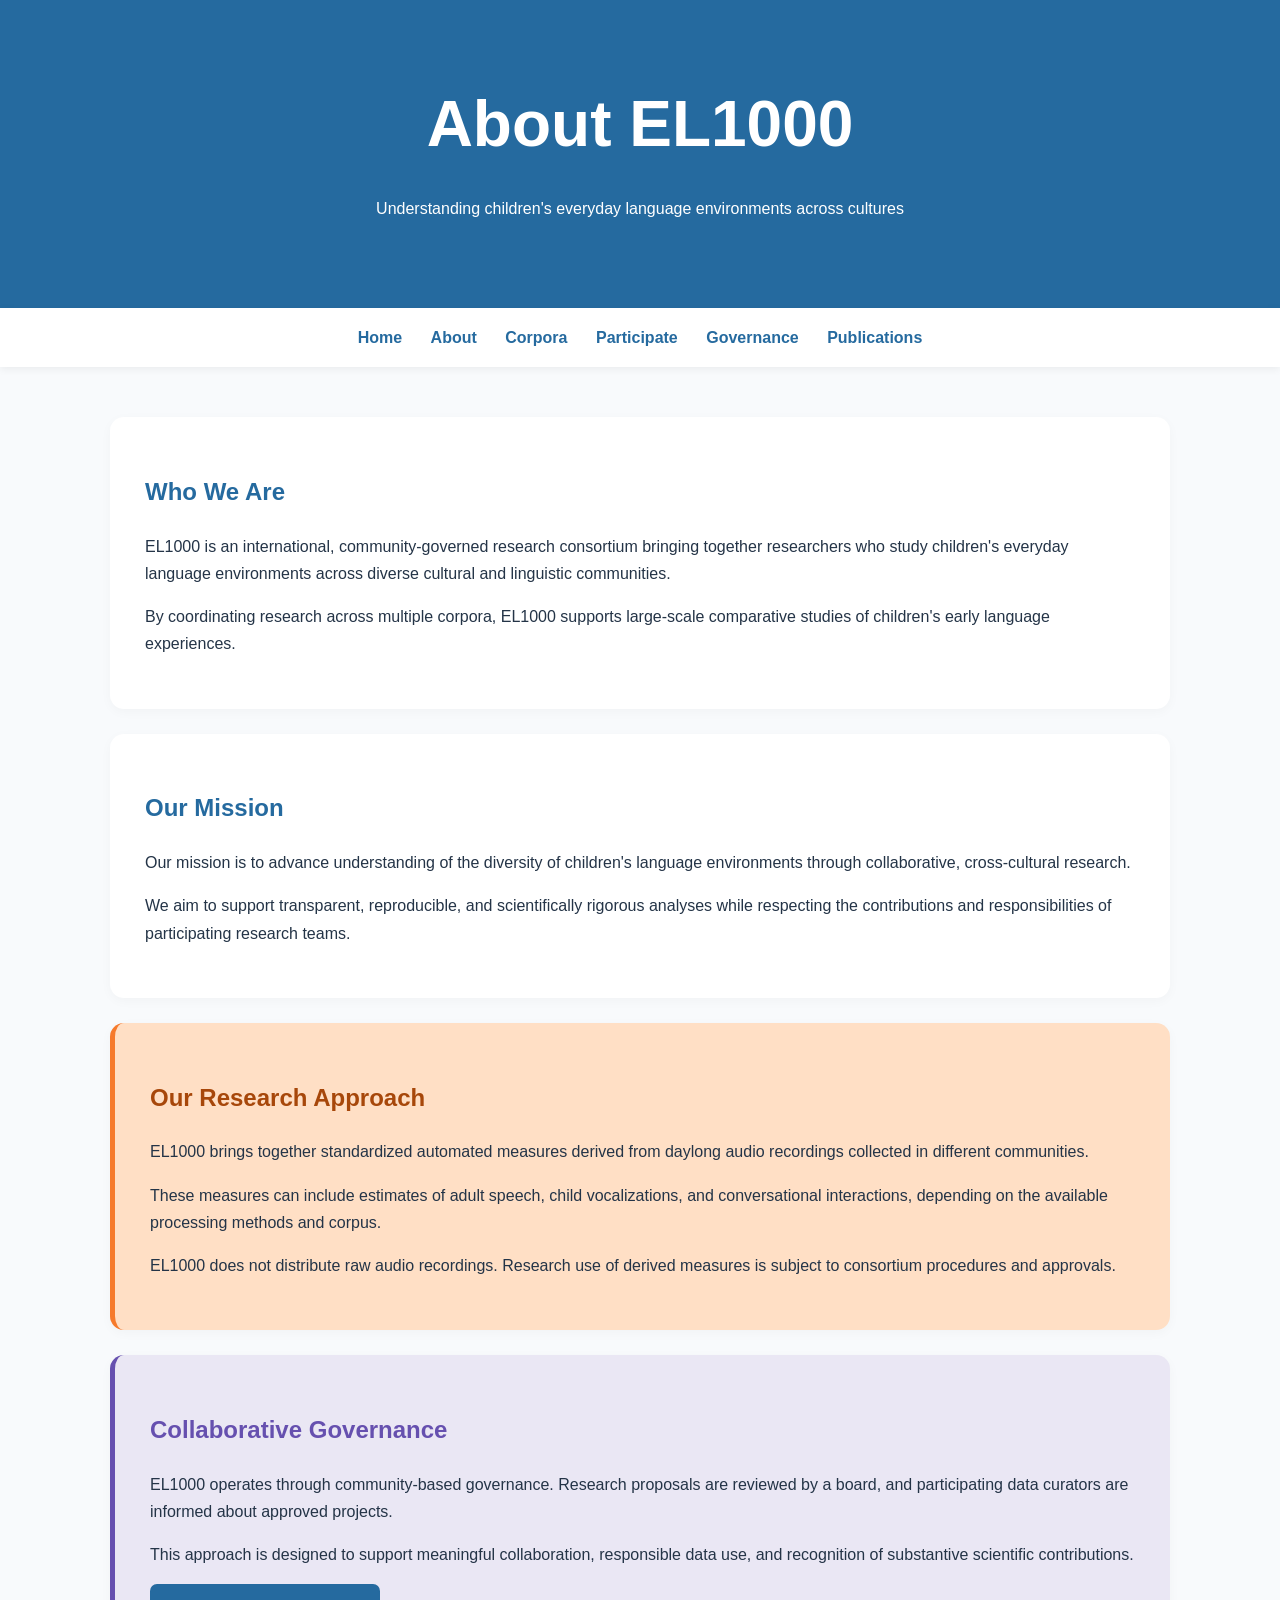
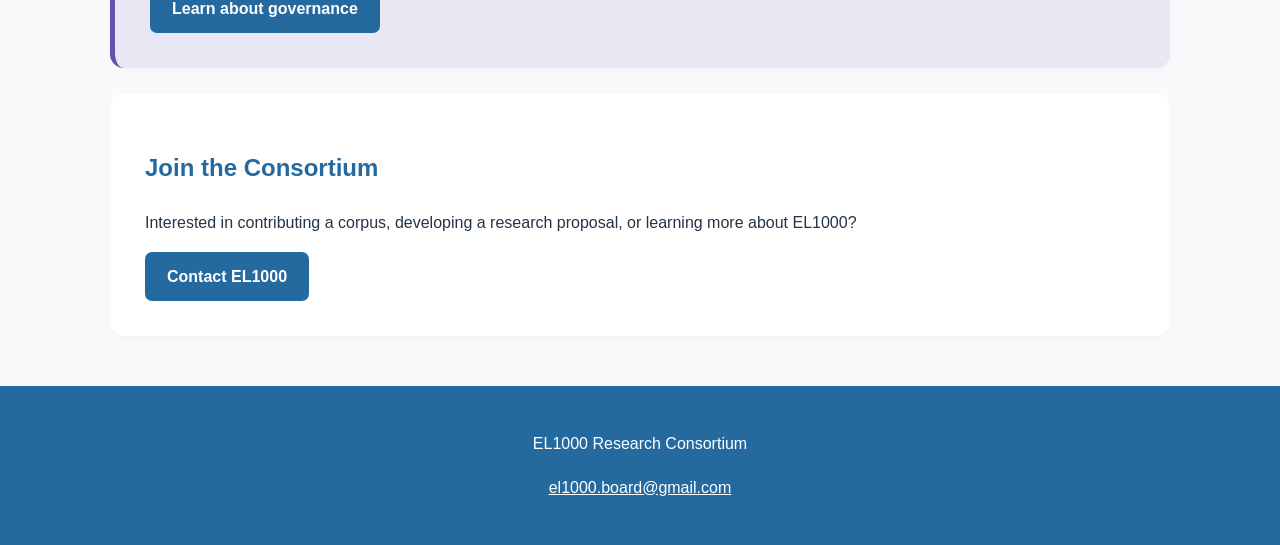
==== about.html @ d0acdf70 "Create about.html add about info" ====
<!DOCTYPE html>
<html lang="en">
<head>
  <meta charset="UTF-8">
  <meta name="viewport" content="width=device-width, initial-scale=1">
  <meta name="description" content="Learn about the EL1000 research consortium and its cross-cultural approach to studying children's language environments.">
  <title>About | EL1000 Consortium</title>
  <link rel="stylesheet" href="style.css">
</head>

<body>

<header>
  <h1>About EL1000</h1>
  <p>Understanding children's everyday language environments across cultures</p>
</header>

<nav aria-label="Main navigation">
  <a href="index.html">Home</a>
  <a href="about.html" aria-current="page">About</a>
  <a href="corpora.html">Corpora</a>
  <a href="participate.html">Participate</a>
  <a href="governance.html">Governance</a>
  <a href="publications.html">Publications</a>
</nav>

<main>

<section>
  <h2>Who We Are</h2>

  <p>
    EL1000 is an international, community-governed research
    consortium bringing together researchers who study
    children's everyday language environments across
    diverse cultural and linguistic communities.
  </p>

  <p>
    By coordinating research across multiple corpora,
    EL1000 supports large-scale comparative studies
    of children's early language experiences.
  </p>
</section>

<section>
  <h2>Our Mission</h2>

  <p>
    Our mission is to advance understanding of the
    diversity of children's language environments
    through collaborative, cross-cultural research.
  </p>

  <p>
    We aim to support transparent, reproducible,
    and scientifically rigorous analyses while
    respecting the contributions and responsibilities
    of participating research teams.
  </p>
</section>

<section class="corpora">
  <h2>Our Research Approach</h2>

  <p>
    EL1000 brings together standardized automated
    measures derived from daylong audio recordings
    collected in different communities.
  </p>

  <p>
    These measures can include estimates of adult
    speech, child vocalizations, and conversational
    interactions, depending on the available
    processing methods and corpus.
  </p>

  <p>
    EL1000 does not distribute raw audio recordings.
    Research use of derived measures is subject
    to consortium procedures and approvals.
  </p>
</section>

<section class="governance">
  <h2>Collaborative Governance</h2>

  <p>
    EL1000 operates through community-based governance.
    Research proposals are reviewed by a board,
    and participating data curators are informed
    about approved projects.
  </p>

  <p>
    This approach is designed to support meaningful
    collaboration, responsible data use, and recognition
    of substantive scientific contributions.
  </p>

  <a class="button" href="governance.html">
    Learn about governance
  </a>
</section>

<section>
  <h2>Join the Consortium</h2>

  <p>
    Interested in contributing a corpus, developing
    a research proposal, or learning more about EL1000?
  </p>

  <a class="button" href="mailto:el1000.board@gmail.com">
    Contact EL1000
  </a>
</section>

</main>

<footer>
  <p>EL1000 Research Consortium</p>
  <p>
    <a href="mailto:el1000.board@gmail.com">
      el1000.board@gmail.com
    </a>
  </p>
</footer>

</body>
</html>
---- style.css ----
:root {
  --primary: #256A9F;
  --primary-light: #D6E8F6;

  --governance: #6650AF;
  --governance-light: #EAE7F4;

  --corpora: #F67A2C;
  --corpora-light: #FFDFC5;
  --corpora-text: #A7470A;

  --background: #F8FAFC;
  --text: #243447;
  --white: #FFFFFF;
}

* {
  box-sizing: border-box;
}

body {
  margin: 0;
  font-family: Arial, Helvetica, sans-serif;
  background: var(--background);
  color: var(--text);
  line-height: 1.7;
}

header {
  background: var(--primary);
  color: var(--white);
  padding: 70px 20px;
  text-align: center;
}

header h1 {
  font-size: clamp(2.5rem, 6vw, 4rem);
  margin: 0;
}

nav {
  background: var(--white);
  padding: 16px;
  text-align: center;
  box-shadow: 0 2px 8px #00000010;
}

nav a {
  color: var(--primary);
  text-decoration: none;
  font-weight: bold;
  margin: 0 12px;
}

nav a:hover {
  text-decoration: underline;
}

main {
  max-width: 1100px;
  margin: auto;
  padding: 25px 20px;
}

section {
  background: var(--white);
  padding: 35px;
  margin: 25px 0;
  border-radius: 14px;
  box-shadow: 0 3px 12px #00000008;
}

h2 {
  color: var(--primary);
}

.governance {
  background: var(--governance-light);
  border-left: 5px solid var(--governance);
}

.governance h2 {
  color: var(--governance);
}

.corpora {
  background: var(--corpora-light);
  border-left: 5px solid var(--corpora);
}

.corpora h2 {
  color: var(--corpora-text);
}

.button {
  display: inline-block;
  background: var(--primary);
  color: var(--white);
  padding: 11px 22px;
  border-radius: 7px;
  text-decoration: none;
  font-weight: bold;
}

.button:hover {
  filter: brightness(0.9);
}

footer {
  background: var(--primary);
  color: var(--white);
  padding: 28px;
  text-align: center;
}

footer a {
  color: var(--white);
}

@media (max-width: 600px) {
  section {
    padding: 24px;
  }

  nav a {
    display: inline-block;
    margin: 6px 10px;
  }
}
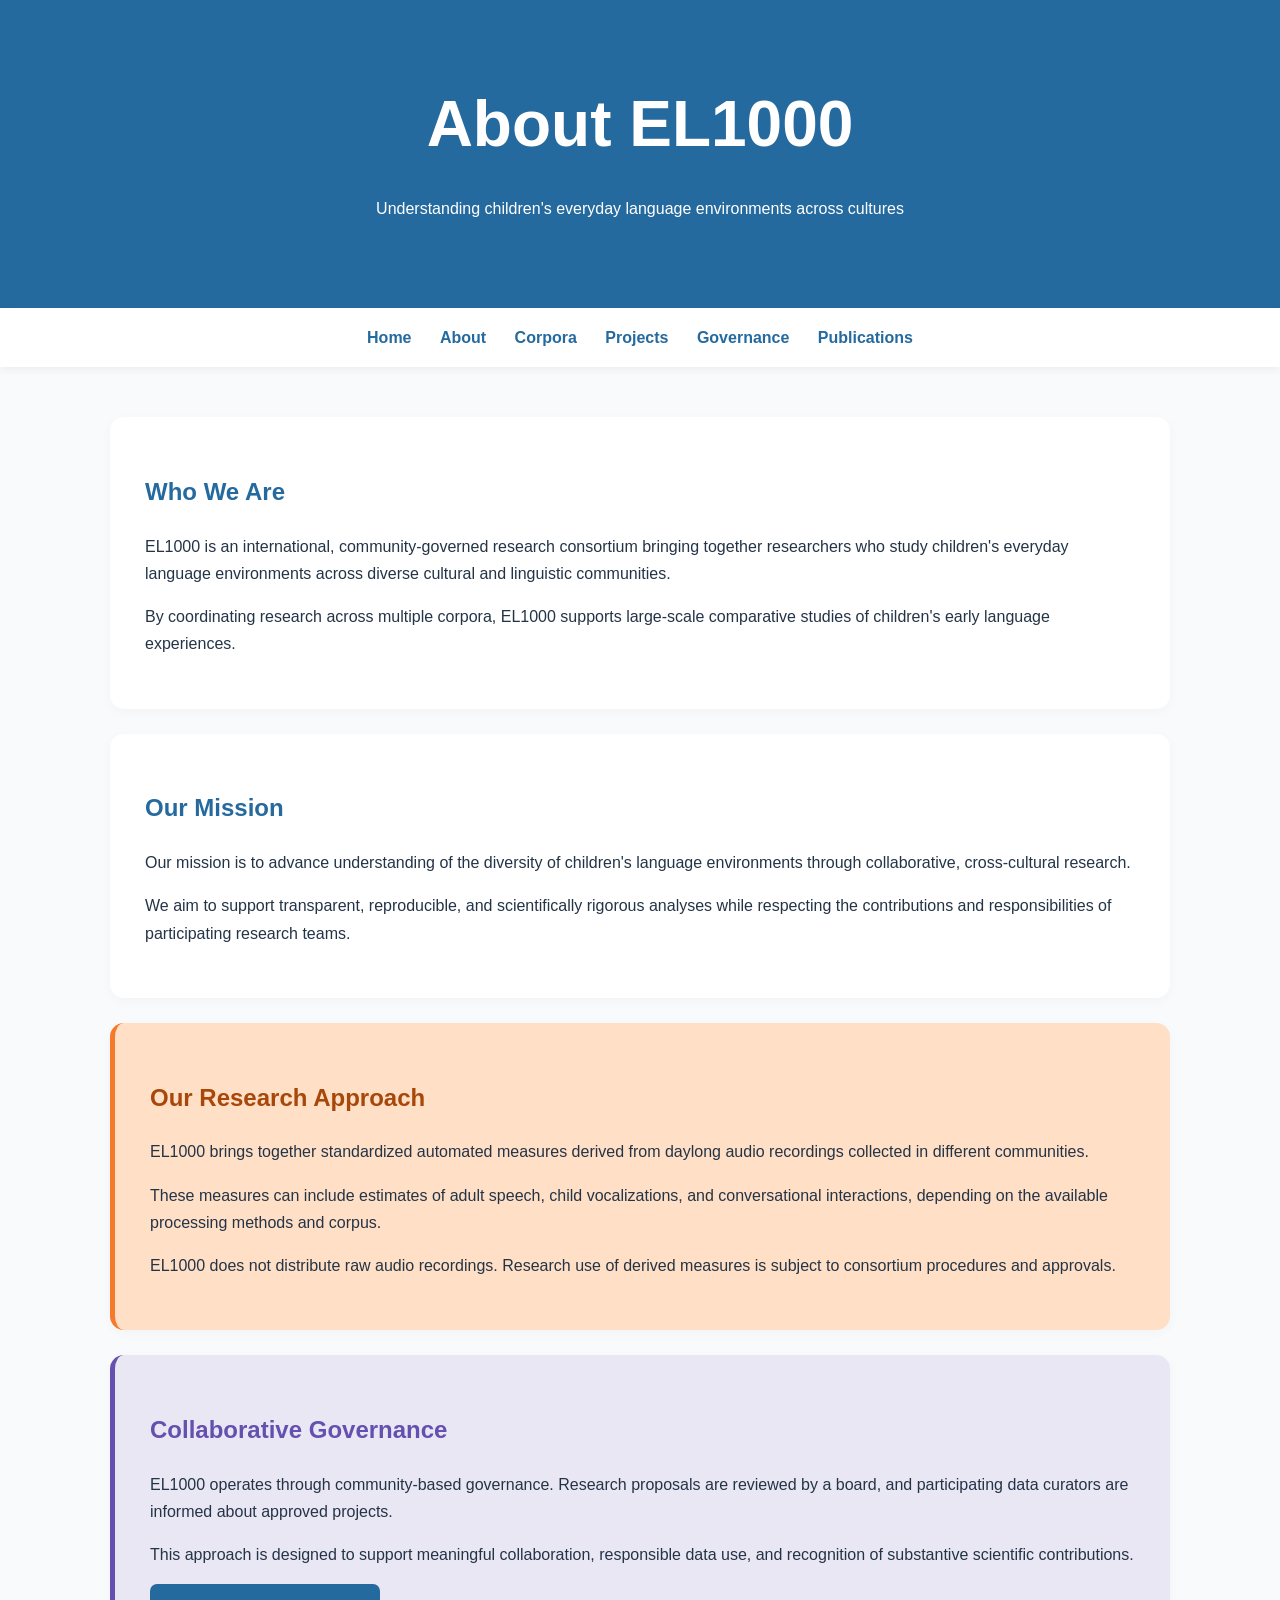
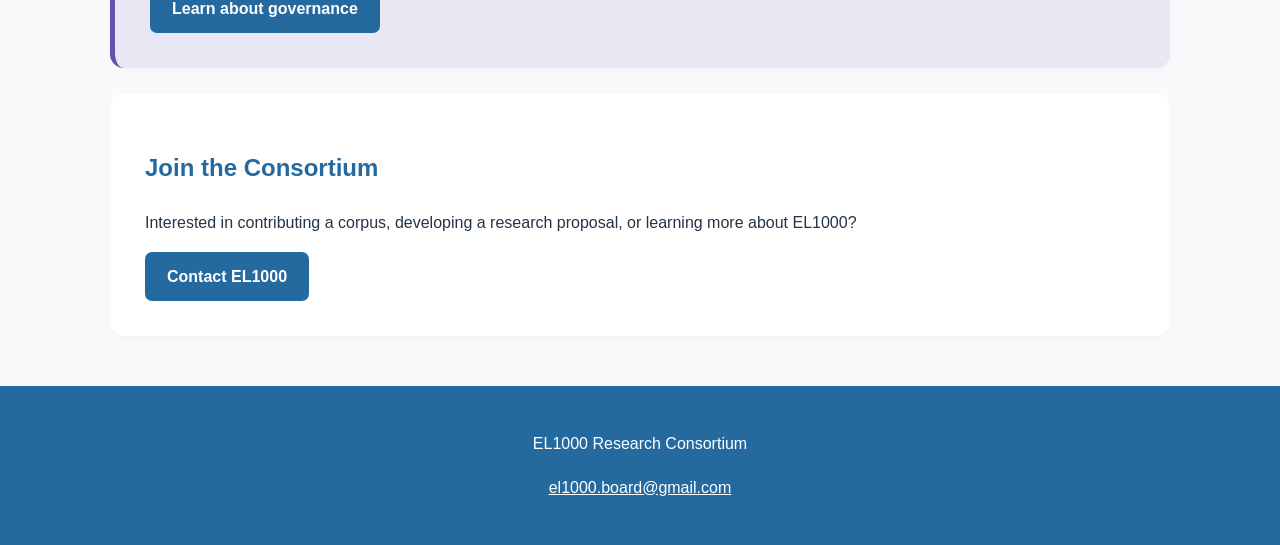
==== commit 7d5a594f: "Update about.html" ====
--- a/about.html
+++ b/about.html
@@ -20,7 +20,7 @@
   <a href="index.html">Home</a>
   <a href="about.html" aria-current="page">About</a>
   <a href="corpora.html">Corpora</a>
-  <a href="participate.html">Participate</a>
+  <a href="projects.html">Projects</a>
   <a href="governance.html">Governance</a>
   <a href="publications.html">Publications</a>
 </nav>
--- a/style.css
+++ b/style.css
@@ -128,4 +128,255 @@
     margin: 6px 10px;
   }
 }
-  
+
+/* ----------------------------------
+   EL1000 CORPORA PAGE
+---------------------------------- */
+
+.corpora-header {
+  background: #FFDFC5;
+  color: #783508;
+}
+
+.corpora-header h1 {
+  color: #783508;
+}
+
+.corpus-stat {
+  display: flex;
+  flex-direction: column;
+  align-items: center;
+  gap: 5px;
+  padding: 25px;
+  margin: 25px 0;
+  background: #FFDFC5;
+  border-radius: 12px;
+  text-align: center;
+}
+
+.corpus-stat strong {
+  font-size: 3rem;
+  line-height: 1.2;
+  color: #A7470A;
+}
+
+.corpus-stat span {
+  font-size: 1rem;
+  color: #783508;
+}
+
+#corpus-map {
+  width: 100%;
+  height: 440px;
+  border-radius: 12px;
+  border: 2px solid #F67A2C;
+  z-index: 0;
+}
+
+.map-note {
+  font-size: 0.9rem;
+  color: #66594F;
+}
+
+.corpus-grid {
+  display: grid;
+  grid-template-columns:
+    repeat(auto-fit, minmax(200px, 1fr));
+  gap: 18px;
+  margin: 25px 0;
+}
+
+.corpus-card {
+  padding: 22px;
+  border-radius: 12px;
+  background: #FFF3E9;
+  border-top: 4px solid #F67A2C;
+}
+
+.corpus-card h3 {
+  margin-top: 0;
+  color: #A7470A;
+}
+
+@media (max-width: 600px) {
+  #corpus-map {
+    height: 320px;
+  }
+}
+
+
+/* ----------------------------------
+   EL1000 GOVERNANCE PAGE
+---------------------------------- */
+
+.governance-header {
+  background: #EAE7F4;
+  color: #49348C;
+}
+
+.governance-header h1 {
+  color: #49348C;
+}
+
+.governance-steps {
+  display: grid;
+  gap: 18px;
+  margin: 28px 0;
+}
+
+.governance-step {
+  display: flex;
+  align-items: flex-start;
+  gap: 18px;
+  padding: 22px;
+  border-radius: 12px;
+  background: #F7F5FC;
+  border-left: 5px solid #6650AF;
+}
+
+.step-number {
+  display: flex;
+  align-items: center;
+  justify-content: center;
+  flex-shrink: 0;
+  width: 38px;
+  height: 38px;
+  border-radius: 50%;
+  background: #6650AF;
+  color: white;
+  font-weight: bold;
+}
+
+.governance-step h3 {
+  margin: 0 0 8px;
+  color: #49348C;
+}
+
+.governance-step p {
+  margin: 0;
+}
+
+@media (max-width: 600px) {
+  .governance-step {
+    padding: 16px;
+    gap: 12px;
+  }
+}
+
+/* ----------------------------------
+   EL1000 PROJECTS PAGE
+---------------------------------- */
+
+.projects-header {
+  background: #DBEFD0;
+  color: #246B38;
+}
+
+.projects-header h1 {
+  color: #246B38;
+}
+
+.projects-intro {
+  background: #FFFFFF;
+}
+
+.projects-navigation {
+  display: grid;
+  grid-template-columns:
+    repeat(auto-fit, minmax(220px, 1fr));
+  gap: 18px;
+  margin: 28px 0;
+}
+
+.project-nav-card {
+  display: block;
+  padding: 24px;
+  background: #DBEFD0;
+  border-top: 5px solid #40AD62;
+  border-radius: 12px;
+  color: #246B38;
+  text-decoration: none;
+  transition: transform 0.2s ease;
+}
+
+.project-nav-card:hover {
+  transform: translateY(-3px);
+}
+
+.project-nav-card h3 {
+  margin-top: 0;
+  color: #246B38;
+}
+
+.project-nav-card p {
+  margin-bottom: 0;
+  color: #246B38;
+}
+
+.projects-section {
+  scroll-margin-top: 80px;
+}
+
+.projects-section h2 {
+  color: #246B38;
+}
+
+.projects-section h3 {
+  color: #246B38;
+}
+
+.projects-button {
+  display: inline-block;
+  padding: 13px 22px;
+  margin: 12px 0;
+  border-radius: 8px;
+  background: #287C43;
+  color: #FFFFFF;
+  text-decoration: none;
+  font-weight: bold;
+}
+
+.projects-button:hover {
+  background: #1E6033;
+  color: #FFFFFF;
+}
+
+.projects-small-note {
+  font-size: 0.9rem;
+  margin-top: 16px;
+}
+
+.project-list-card {
+  padding: 26px;
+  margin: 22px 0;
+  border-radius: 12px;
+  background: #F2F9EE;
+  border-left: 5px solid #40AD62;
+}
+
+.project-list-card h3 {
+  margin-top: 14px;
+}
+
+.project-status {
+  display: inline-block;
+  font-size: 0.85rem;
+  font-weight: bold;
+  color: #246B38;
+}
+
+.projects-contact {
+  background: #DBEFD0;
+}
+
+.projects-contact h2 {
+  color: #246B38;
+}
+
+@media (max-width: 600px) {
+  .project-nav-card,
+  .project-list-card {
+    padding: 18px;
+  }
+}
+
